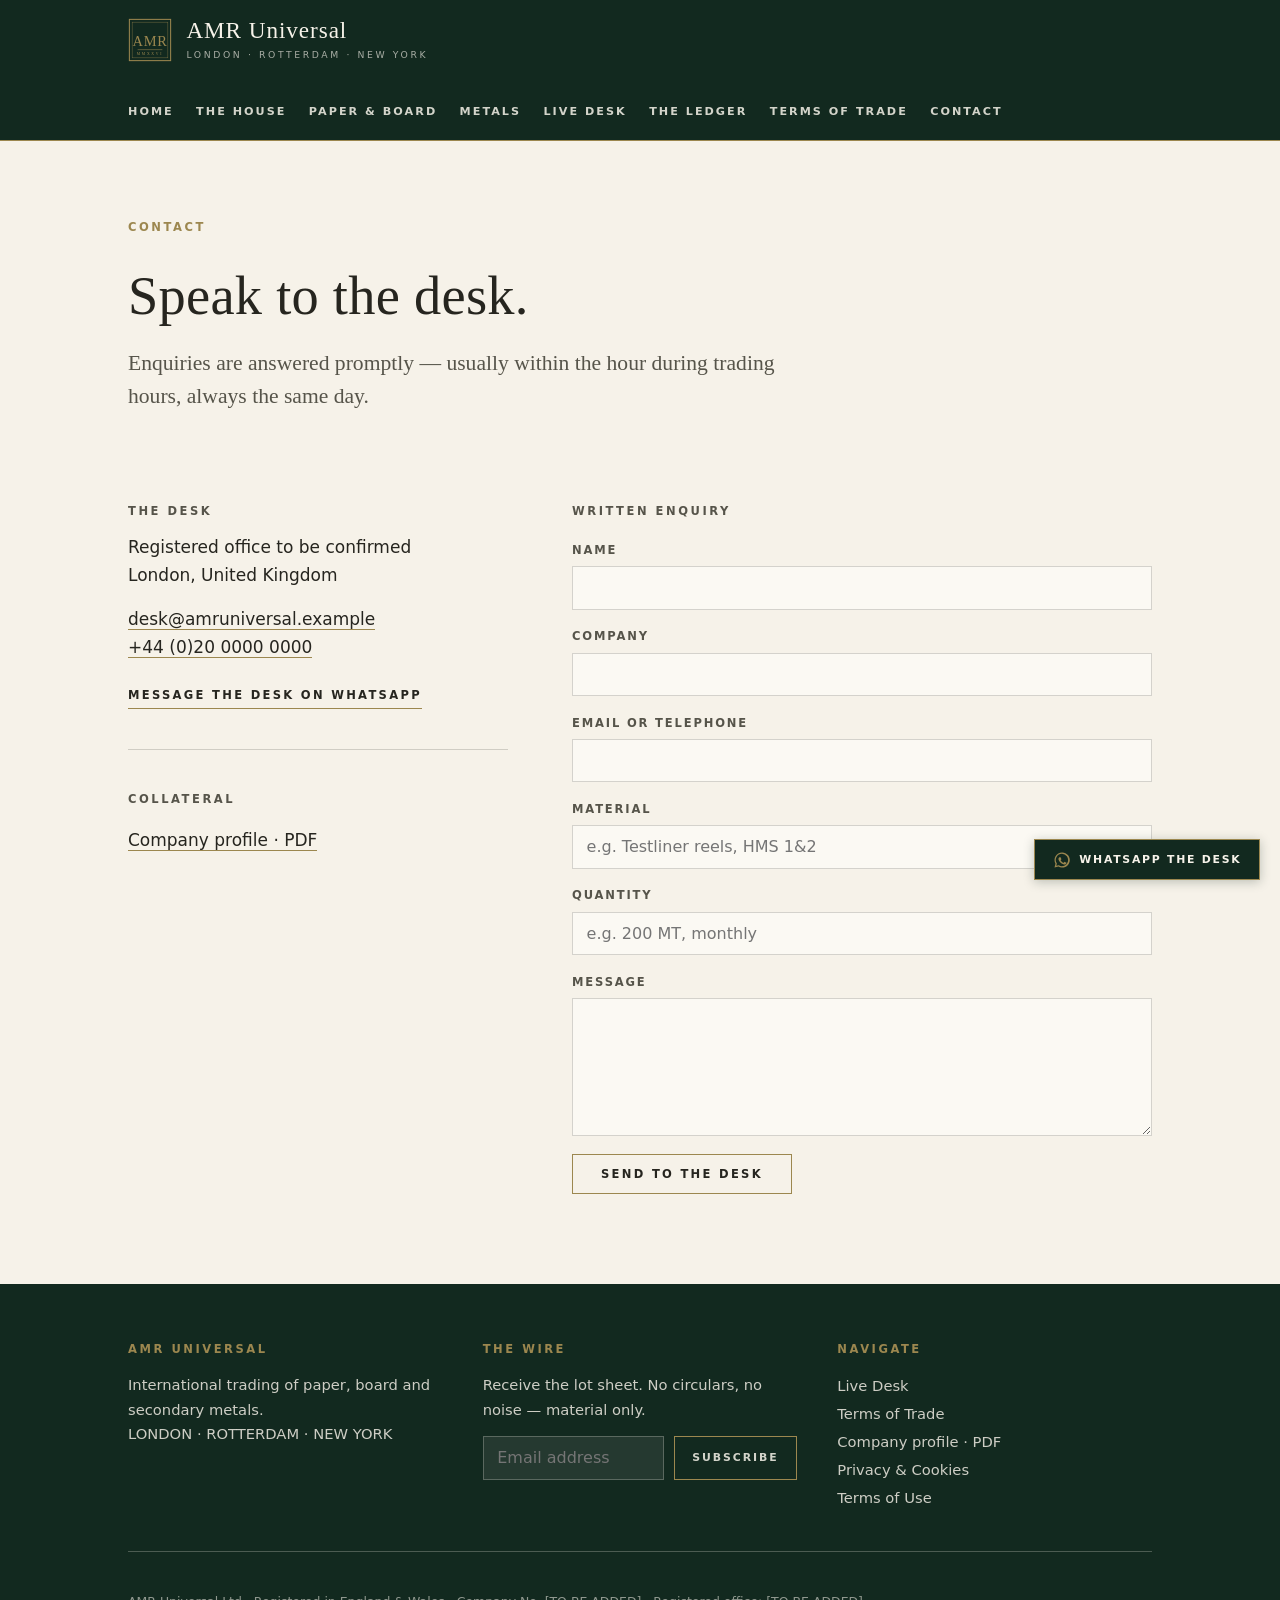
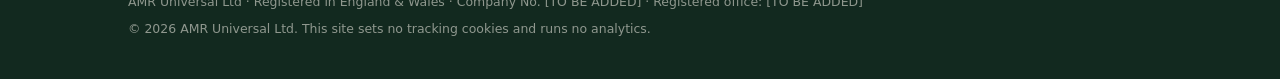
==== contact/index.html @ c26463e2 "Initial commit" ====
<!DOCTYPE html>
<html lang="en-GB">
<head>
  <meta charset="utf-8">
  <meta name="viewport" content="width=device-width, initial-scale=1">
  <title>Contact · AMR Universal LTD</title>
  <meta name="description" content="Enquiries to the desk: paper, board and metals, buying and selling. London, Rotterdam, New York.">
  <link rel="canonical" href="https://amruniversal.co.uk/contact">
  <meta property="og:site_name" content="AMR Universal LTD">
  <meta property="og:title" content="Contact · AMR Universal LTD">
  <meta property="og:description" content="Enquiries to the desk: paper, board and metals, buying and selling. London, Rotterdam, New York.">
  <meta property="og:url" content="https://amruniversal.co.uk/contact">
  <meta property="og:type" content="website">
  <meta name="theme-color" content="#12291f">
  <link rel="icon" type="image/svg+xml" href="/img/favicon.svg">
  <link rel="stylesheet" href="/css/style.css?v=2">
  <script type="application/ld+json">
  {
    "@context": "https://schema.org",
    "@type": "Organization",
    "name": "AMR Universal Ltd",
    "url": "https://amruniversal.co.uk/",
    "logo": "https://amruniversal.co.uk/img/monogram.svg",
    "founder": { "@type": "Person", "name": "Nishant Makhija" },
    "description": "International trading of paper, board and secondary metals across the UK, Europe and North America.",
    "areaServed": ["GB", "EU", "US", "CA"],
    "knowsAbout": ["paper stocklots", "testliner", "kraftliner", "paper board trading", "scrap steel", "aluminium scrap", "cast iron"]
  }
  </script>
</head>
<body data-static-site="true" data-whatsapp="447751700211" data-email="desk@amruniversal.example">
<a class="skip" href="#main">Skip to content</a>
<header class="masthead">
  <div class="masthead-inner">
    <a class="wordmark" href="/" aria-label="AMR Universal — home">
      <svg class="monogram" viewBox="0 0 64 64" aria-hidden="true"><use href="/img/monogram.svg#amr"></use></svg>
      <span class="wordmark-text">
        <span class="wordmark-name">AMR&nbsp;Universal</span>
        <span class="wordmark-sub">LONDON · ROTTERDAM · NEW YORK</span>
      </span>
    </a>
    <nav class="nav" aria-label="Primary">
      <button class="nav-toggle" aria-expanded="false" aria-controls="nav-list">Menu</button>
      <ul id="nav-list">
        <li><a href="/" >Home</a></li>
        <li><a href="/the-house" >The House</a></li>
        <li><a href="/paper-and-board" >Paper &amp; Board</a></li>
        <li><a href="/metals" >Metals</a></li>
        <li><a href="/live-desk" >Live Desk</a></li>
        <li><a href="/ledger" >The Ledger</a></li>
        <li><a href="/terms-of-trade" >Terms of Trade</a></li>
        <li><a href="/contact" aria-current=&#34;page&#34;>Contact</a></li>
      </ul>
    </nav>
  </div>
</header>
<main id="main">


<section class="page-head">
  <div class="section-inner">
    <p class="smallcaps section-no">Contact</p>
    <h1>Speak to the desk.</h1>
    <p class="lede">Enquiries are answered promptly — usually within the hour during trading hours, always the same day.</p>
  </div>
</section>

<section class="section">
  <div class="section-inner">
    <div class="contact-grid">
      <div class="contact-details">
        <p class="smallcaps">The Desk</p>
        <address>
          Registered office to be confirmed<br>London, United Kingdom<br>
        </address>
        <p><a class="quiet-link" href="mailto:desk@amruniversal.example">desk@amruniversal.example</a><br>
        <a class="quiet-link" href="tel:+4402000000000">+44 (0)20 0000 0000</a></p>
        <p><a class="btn-plain" href="https://wa.me/447751700211?text=Enquiry%20for%20the%20AMR%20desk%3A%20" target="_blank" rel="noopener">Message the desk on WhatsApp</a></p>
        <hr class="rule">
        <p class="smallcaps">Collateral</p>
        <p><a class="quiet-link" href="/downloads/amr-universal-profile.pdf">Company profile · PDF</a></p>
      </div>
      <div class="contact-form-wrap">
        <p class="smallcaps">Written Enquiry</p>
        <form class="contact-form" data-enquiry-form action="/api/enquiry" method="post">
          <label>Name<input type="text" name="name" required autocomplete="name"></label>
          <label>Company<input type="text" name="company" autocomplete="organization"></label>
          <label>Email or telephone<input type="text" name="contact" required></label>
          <label>Material<input type="text" name="material" placeholder="e.g. Testliner reels, HMS 1&2"></label>
          <label>Quantity<input type="text" name="quantity" placeholder="e.g. 200 MT, monthly"></label>
          <label>Message<textarea name="message" rows="6" required></textarea></label>
          <input type="text" name="website" class="hp" tabindex="-1" autocomplete="off" aria-hidden="true">
          <p class="form-error" data-enquiry-error hidden></p>
          <button type="submit" class="btn">Send to the desk</button>
        </form>
        <p class="wire-confirm" data-enquiry-confirm hidden>Received. The desk will be in touch shortly.</p>
      </div>
    </div>
  </div>
</section>

</main>
<footer class="colophon">
  <div class="colophon-inner">
    <div class="colophon-grid">
      <div>
        <p class="smallcaps">AMR Universal</p>
        <p class="colophon-note">International trading of paper, board and secondary metals.<br>LONDON · ROTTERDAM · NEW YORK</p>
      </div>
      <div>
        <p class="smallcaps">The Wire</p>
        <p class="colophon-note">Receive the lot sheet. No circulars, no noise — material only.</p>
        <form class="wire-form" data-wire-form action="/api/subscribe" method="post">
          <input type="email" name="email" required placeholder="Email address" aria-label="Email address">
          <input type="text" name="website" class="hp" tabindex="-1" autocomplete="off" aria-hidden="true">
          <button type="submit">Subscribe</button>
        </form>
        <p class="wire-confirm" data-wire-confirm hidden>Noted. You are on the list.</p>
      </div>
      <div>
        <p class="smallcaps">Navigate</p>
        <ul class="colophon-links">
          <li><a href="/live-desk">Live Desk</a></li>
          <li><a href="/terms-of-trade">Terms of Trade</a></li>
          <li><a href="/downloads/amr-universal-profile.pdf">Company profile · PDF</a></li>
          <li><a href="/privacy">Privacy &amp; Cookies</a></li>
          <li><a href="/terms-of-use">Terms of Use</a></li>
        </ul>
      </div>
    </div>
    <hr class="rule">
    <p class="statutory">AMR Universal Ltd · Registered in England &amp; Wales · Company No. [TO BE ADDED] · Registered office: [TO BE ADDED]</p>
    <p class="statutory">© 2026 AMR Universal Ltd. This site sets no tracking cookies and runs no analytics.</p>
  </div>
</footer>
<a class="wa-float" href="https://wa.me/447751700211?text=Enquiry%20for%20the%20AMR%20desk%3A%20" target="_blank" rel="noopener" aria-label="WhatsApp the desk">
  <svg viewBox="0 0 24 24" aria-hidden="true" fill="currentColor"><path d="M12 2a10 10 0 0 0-8.7 14.9L2 22l5.3-1.4A10 10 0 1 0 12 2zm0 1.8a8.2 8.2 0 1 1-4.2 15.3l-.3-.2-3.1.8.8-3-.2-.3A8.2 8.2 0 0 1 12 3.8zm-3.1 4.5c-.2 0-.5.1-.7.4-.2.3-.9.9-.9 2.1 0 1.2.9 2.4 1 2.6.1.2 1.8 2.9 4.5 3.9 2.2.9 2.7.7 3.2.7.5-.1 1.5-.6 1.7-1.2.2-.6.2-1.1.2-1.2-.1-.1-.2-.2-.5-.3l-1.7-.8c-.2-.1-.4-.1-.6.1l-.8 1c-.1.2-.3.2-.5.1-.3-.1-1.1-.4-2.1-1.3-.8-.7-1.3-1.5-1.4-1.8-.1-.2 0-.4.1-.5l.4-.5c.1-.2.2-.3.3-.5.1-.2 0-.4 0-.5l-.8-1.9c-.2-.4-.4-.4-.6-.4h-.5z"/></svg>
  <span>WhatsApp the desk</span>
</a>
<script src="/js/site.js" defer></script>
</body>
</html>
---- css/style.css ----
/* ===========================================================================
   AMR Universal — house style.
   Old money, heritage, private-bank understatement. Ivory grounds, racing
   green, charcoal text, a restrained brass accent. Hairline rules, generous
   whitespace, letterspaced small caps. No gradients. Almost no motion.
   =========================================================================== */

:root {
  --ivory: #f6f2e9;
  --ivory-deep: #efe9db;
  --green: #12291f;
  --green-soft: #1d3b2d;
  --charcoal: #26251f;
  --ink-soft: #56544a;
  --brass: #9c874f;
  --hairline: rgba(38, 37, 31, 0.18);
  --hairline-light: rgba(246, 242, 233, 0.25);

  --serif: "Cormorant Garamond", "Palatino Linotype", "Book Antiqua", Palatino, Georgia, "Times New Roman", serif;
  --sans: "Inter", "IBM Plex Sans", "Segoe UI", system-ui, -apple-system, Arial, sans-serif;

  --measure: 62ch;
  --gutter: clamp(1.25rem, 4vw, 3rem);
}

* { box-sizing: border-box; margin: 0; padding: 0; }

html { scroll-behavior: smooth; }
@media (prefers-reduced-motion: reduce) { html { scroll-behavior: auto; } }

body {
  font-family: var(--sans);
  font-size: 1.0625rem;
  line-height: 1.65;
  color: var(--charcoal);
  background: var(--ivory);
  -webkit-font-smoothing: antialiased;
}

h1, h2, h3, .hero-title { font-family: var(--serif); font-weight: 500; line-height: 1.15; color: var(--charcoal); }
h1 { font-size: clamp(2rem, 4.5vw, 3.4rem); letter-spacing: 0.005em; }
h2 { font-size: clamp(1.5rem, 2.6vw, 2rem); }
h3 { font-size: 1.3rem; }

p + p { margin-top: 1em; }

a { color: inherit; }

img { max-width: 100%; height: auto; }

.skip {
  position: absolute; left: -999px; top: 0; background: var(--green); color: var(--ivory);
  padding: 0.5rem 1rem; z-index: 100;
}
.skip:focus { left: 0; }

/* ---- Small caps discipline ---- */
.smallcaps {
  font-family: var(--sans);
  font-size: 0.72rem;
  font-weight: 600;
  letter-spacing: 0.22em;
  text-transform: uppercase;
  color: var(--ink-soft);
}

.section-no { margin-bottom: 1.75rem; color: var(--brass); }

/* ---- Rules ---- */
.rule { border: 0; border-top: 1px solid var(--hairline); margin: 2.5rem 0; }
.rule-wide { max-width: min(1120px, calc(100% - 2 * var(--gutter))); margin: 0 auto; }

/* ---- Masthead ---- */
.masthead {
  background: var(--green);
  color: var(--ivory);
  border-bottom: 1px solid var(--brass);
}
.masthead-inner {
  max-width: 1120px; margin: 0 auto; padding: 1.1rem var(--gutter);
  display: flex; align-items: center; justify-content: space-between; gap: 2rem; flex-wrap: wrap;
}
.wordmark { display: flex; align-items: center; gap: 0.9rem; text-decoration: none; color: var(--ivory); }
.monogram { width: 44px; height: 44px; flex: none; }
.wordmark-name { font-family: var(--serif); font-size: 1.45rem; letter-spacing: 0.04em; display: block; line-height: 1.1; }
.wordmark-sub {
  display: block; font-size: 0.58rem; letter-spacing: 0.28em; text-transform: uppercase;
  color: rgba(246, 242, 233, 0.66); margin-top: 0.25rem;
}

.nav ul { list-style: none; display: flex; gap: 1.4rem; flex-wrap: wrap; }
.nav a {
  font-size: 0.7rem; font-weight: 600; letter-spacing: 0.18em; text-transform: uppercase;
  color: rgba(246, 242, 233, 0.85); text-decoration: none; padding: 0.35rem 0;
  border-bottom: 1px solid transparent; transition: color 0.4s, border-color 0.4s;
}
.nav a:hover, .nav a[aria-current="page"] { color: var(--ivory); border-bottom-color: var(--brass); }
.nav-toggle { display: none; }

@media (max-width: 860px) {
  .nav { width: 100%; }
  .nav-toggle {
    display: inline-block; background: none; border: 1px solid var(--hairline-light);
    color: var(--ivory); font-size: 0.7rem; letter-spacing: 0.18em; text-transform: uppercase;
    padding: 0.45rem 1rem; cursor: pointer;
  }
  .nav ul { display: none; flex-direction: column; gap: 0; padding: 0.75rem 0; }
  .nav.open ul { display: flex; }
  .nav a { display: block; padding: 0.55rem 0; }
}

/* ---- Sections ---- */
.section { padding: clamp(3.5rem, 7vw, 6rem) 0; }
.section-inner { max-width: 1120px; margin: 0 auto; padding: 0 var(--gutter); }
.section-inner.narrow { max-width: 780px; }
.section-tinted { background: var(--ivory-deep); border-top: 1px solid var(--hairline); border-bottom: 1px solid var(--hairline); }

.page-head { padding: clamp(3rem, 6vw, 5rem) 0 0; }
.page-head .section-inner { max-width: 1120px; }
.page-head h1 { max-width: 22ch; }

.lede { font-family: var(--serif); font-size: 1.35rem; line-height: 1.5; max-width: var(--measure); margin-top: 1.25rem; color: var(--ink-soft); }
.narrow-note { max-width: var(--measure); }
.quiet { color: var(--ink-soft); }

/* ---- Hero ---- */
.hero { background: var(--green); color: var(--ivory); padding: clamp(4rem, 9vw, 8rem) 0; }
.hero-inner { max-width: 1120px; margin: 0 auto; padding: 0 var(--gutter); }
.hero-kicker { color: var(--brass); margin-bottom: 2rem; }
.hero-title { font-size: clamp(2rem, 4.8vw, 3.6rem); color: var(--ivory); max-width: 24ch; }
.hero-sub { margin-top: 1.75rem; max-width: 56ch; color: rgba(246, 242, 233, 0.78); font-size: 1.1rem; }
.hero-cta { margin-top: 2.5rem; display: flex; gap: 1.5rem; flex-wrap: wrap; align-items: center; }

/* ---- Buttons & links ---- */
.btn {
  display: inline-block; background: transparent; color: inherit;
  border: 1px solid var(--brass); padding: 0.75rem 1.75rem;
  font-family: var(--sans); font-size: 0.72rem; font-weight: 600;
  letter-spacing: 0.2em; text-transform: uppercase; text-decoration: none;
  cursor: pointer; transition: background 0.4s, color 0.4s;
}
.hero .btn { color: var(--ivory); }
.btn:hover { background: var(--brass); color: var(--green); }
.btn-plain {
  font-size: 0.72rem; font-weight: 600; letter-spacing: 0.2em; text-transform: uppercase;
  text-decoration: none; border-bottom: 1px solid var(--brass); padding-bottom: 0.2rem;
}
.hero .btn-plain { color: rgba(246, 242, 233, 0.85); }
.quiet-link { color: inherit; text-decoration: none; border-bottom: 1px solid var(--brass); transition: color 0.4s; }
.quiet-link:hover { color: var(--brass); }
.btn-quiet {
  background: none; border: none; cursor: pointer; font-family: var(--sans);
  font-size: 0.72rem; font-weight: 600; letter-spacing: 0.18em; text-transform: uppercase;
  color: var(--green-soft); border-bottom: 1px solid var(--brass); padding: 0 0 0.2rem;
}
.btn-quiet:hover { color: var(--brass); }

/* ---- Pillars ---- */
.pillars { display: grid; grid-template-columns: repeat(auto-fit, minmax(260px, 1fr)); gap: 3rem 4rem; }
.pillar-title { margin-bottom: 0.9rem; }
.pillar .quiet-link { display: inline-block; margin-top: 1.1rem; font-size: 0.72rem; font-weight: 600; letter-spacing: 0.18em; text-transform: uppercase; }

/* ---- Board strips & lot cards ---- */
.board-strip-head { display: flex; align-items: baseline; justify-content: space-between; gap: 2rem; margin-bottom: 2rem; flex-wrap: wrap; }
.lot-grid { display: grid; grid-template-columns: repeat(auto-fill, minmax(280px, 1fr)); gap: 1.5rem; }

.lot-card {
  position: relative; background: var(--ivory); border: 1px solid var(--hairline);
  padding: 1.75rem 1.6rem 1.5rem; display: flex; flex-direction: column; gap: 0.9rem;
}
.section-tinted .lot-card, .desk-section .lot-card { background: #faf7f0; }
.lot-meta { color: var(--brass); }
.lot-title { font-size: 1.35rem; }
.lot-facts { display: grid; gap: 0.35rem; }
.lot-facts div { display: flex; gap: 0.75rem; border-bottom: 1px dotted var(--hairline); padding-bottom: 0.35rem; }
.lot-facts dt { flex: 0 0 6.5rem; font-size: 0.68rem; font-weight: 600; letter-spacing: 0.16em; text-transform: uppercase; color: var(--ink-soft); padding-top: 0.2rem; }
.lot-facts dd { font-size: 0.95rem; }
.lot-actions { margin-top: auto; display: flex; justify-content: space-between; align-items: baseline; gap: 1rem; flex-wrap: wrap; padding-top: 0.5rem; }
.lot-wa { font-size: 0.7rem; font-weight: 600; letter-spacing: 0.14em; text-transform: uppercase; color: var(--ink-soft); text-decoration: none; border-bottom: 1px solid transparent; }
.lot-wa:hover { border-bottom-color: var(--brass); color: var(--charcoal); }

.ribbon {
  position: absolute; top: 1rem; right: -0.5rem; background: var(--green);
  color: var(--ivory); font-size: 0.62rem; font-weight: 600; letter-spacing: 0.22em;
  text-transform: uppercase; padding: 0.3rem 0.9rem;
}

.empty-note { font-family: var(--serif); font-size: 1.2rem; color: var(--ink-soft); font-style: italic; padding: 2rem 0; }
.desk-updated { margin-top: 1.5rem; }

/* ---- Grade tables (broadsheet manner) ---- */
.grade-table { border-top: 1px solid var(--hairline); }
.grade-row { display: grid; grid-template-columns: minmax(180px, 260px) 1fr; border-bottom: 1px solid var(--hairline); }
.grade-cell { padding: 1.4rem 1rem 1.4rem 0; }
.grade-cell.head { font-family: var(--serif); font-size: 1.2rem; }
@media (max-width: 700px) { .grade-row { grid-template-columns: 1fr; } .grade-cell { padding: 0.9rem 0; } .grade-row .grade-cell:first-child { padding-bottom: 0.2rem; border-bottom: 0; } }

.two-col { display: grid; grid-template-columns: repeat(auto-fit, minmax(280px, 1fr)); gap: 3rem 5rem; }
.two-col h2 { margin-bottom: 1rem; }

/* ---- The House ---- */
.founders-note { border-left: 2px solid var(--brass); padding-left: 2rem; }
.founders-note p { font-family: var(--serif); font-size: 1.45rem; line-height: 1.5; }
.founders-note footer { margin-top: 1.25rem; font-size: 0.8rem; letter-spacing: 0.12em; text-transform: uppercase; color: var(--ink-soft); }

.geo-row { display: grid; grid-template-columns: repeat(auto-fit, minmax(220px, 1fr)); gap: 2.5rem 4rem; }
.geo-city { font-size: 1.4rem; margin-bottom: 0.5rem; }

.accreditation-row { display: grid; grid-template-columns: repeat(auto-fit, minmax(230px, 1fr)); gap: 1.5rem; margin-top: 2rem; }
.accreditation { border: 1px solid var(--hairline); padding: 1.5rem 1.4rem; background: #faf7f0; }
.accreditation h3 { font-size: 1.1rem; margin-bottom: 0.6rem; }
.accreditation p { font-size: 0.92rem; color: var(--ink-soft); }
.accreditation-status { margin-top: 1rem; font-size: 0.68rem !important; font-weight: 600; letter-spacing: 0.16em; text-transform: uppercase; color: var(--brass) !important; }
.accreditation-status.held { color: var(--green-soft) !important; }

/* ---- Ledger ---- */
.ledger-entry { padding: 2.25rem 0; border-bottom: 1px solid var(--hairline); }
.ledger-entry:first-of-type { border-top: 1px solid var(--hairline); }
.ledger-entry h2 { margin: 0.5rem 0 0.75rem; }
.ledger-entry h2 a { text-decoration: none; }
.ledger-entry h2 a:hover { color: var(--green-soft); }
.ledger-date { color: var(--brass); }
.ledger-entry .quiet-link { font-size: 0.72rem; font-weight: 600; letter-spacing: 0.18em; text-transform: uppercase; }

.ledger-body h2, .ledger-body h3 { margin: 2rem 0 0.75rem; }
.ledger-body ul, .ledger-body ol { margin: 1em 0 1em 1.4em; }

/* ---- Terms ---- */
.terms-body h2 { margin: 2.5rem 0 0.9rem; }
.terms-body h2:first-of-type { margin-top: 0; }
.terms-body h2 .section-no { display: inline; margin-right: 0.6rem; }
.terms-body ul { margin: 1em 0 1em 1.4em; }

/* ---- Forms ---- */
label { display: block; font-size: 0.72rem; font-weight: 600; letter-spacing: 0.16em; text-transform: uppercase; color: var(--ink-soft); margin-bottom: 1.1rem; }
input[type="text"], input[type="email"], textarea {
  display: block; width: 100%; margin-top: 0.4rem; padding: 0.7rem 0.85rem;
  font-family: var(--sans); font-size: 1rem; color: var(--charcoal);
  background: #fbf9f3; border: 1px solid var(--hairline); border-radius: 0;
}
input:focus, textarea:focus { outline: 1px solid var(--brass); outline-offset: 0; border-color: var(--brass); }
.hp { position: absolute !important; left: -9999px !important; height: 0; width: 0; opacity: 0; }
.form-error { color: #7c2d12; font-size: 0.9rem; margin-bottom: 1rem; }

.contact-grid { display: grid; grid-template-columns: minmax(260px, 380px) 1fr; gap: 4rem; }
@media (max-width: 860px) { .contact-grid { grid-template-columns: 1fr; } }
address { font-style: normal; margin: 0.75rem 0 1rem; }
.contact-details .btn-plain { margin-top: 0.5rem; display: inline-block; }
.contact-form { margin-top: 1.25rem; max-width: 40rem; }

.wire-form { display: flex; gap: 0.6rem; margin-top: 0.9rem; max-width: 26rem; }
.wire-form input[type="email"] { margin-top: 0; flex: 1; }
.wire-form button {
  font-family: var(--sans); font-size: 0.68rem; font-weight: 600; letter-spacing: 0.18em;
  text-transform: uppercase; background: none; border: 1px solid var(--brass);
  color: inherit; padding: 0 1.1rem; cursor: pointer;
}
.wire-form button:hover { background: var(--brass); color: var(--green); }
.wire-form-wide { max-width: 32rem; margin-top: 1.5rem; }
.wire-confirm { margin-top: 0.9rem; font-family: var(--serif); font-style: italic; color: var(--green-soft); }

/* ---- Reveal dialog ---- */
.reveal-dialog {
  width: min(92vw, 34rem); border: 1px solid var(--brass); background: var(--ivory);
  color: var(--charcoal); padding: 2.5rem 2.25rem;
}
.reveal-dialog::backdrop { background: rgba(18, 41, 31, 0.55); }
.reveal-close-form { text-align: right; margin: -1rem -0.75rem 0 0; }
.reveal-close { background: none; border: none; font-size: 1.5rem; cursor: pointer; color: var(--ink-soft); }
.reveal-title { margin: 0.4rem 0 1rem; }
.reveal-dialog form { margin-top: 1.25rem; }
.lot-facts-full { margin: 1rem 0; }
.reveal-dialog img { margin: 1rem 0; border: 1px solid var(--hairline); }

/* ---- Closing line ---- */
.closing { padding: clamp(3rem, 6vw, 5rem) 0; background: var(--green); }
.closing-line { font-family: var(--serif); font-size: clamp(1.5rem, 3vw, 2.2rem); color: var(--ivory); text-align: center; letter-spacing: 0.02em; }

/* ---- Colophon ---- */
.colophon { background: var(--green); color: rgba(246, 242, 233, 0.82); padding: 3.5rem 0 2.5rem; }
.colophon-inner { max-width: 1120px; margin: 0 auto; padding: 0 var(--gutter); }
.colophon-grid { display: grid; grid-template-columns: repeat(auto-fit, minmax(230px, 1fr)); gap: 2.5rem; }
.colophon .smallcaps { color: var(--brass); margin-bottom: 0.75rem; }
.colophon-note { font-size: 0.92rem; }
.colophon-links { list-style: none; }
.colophon-links a { font-size: 0.92rem; color: rgba(246, 242, 233, 0.82); text-decoration: none; border-bottom: 1px solid transparent; }
.colophon-links a:hover { border-bottom-color: var(--brass); }
.colophon .rule { border-top-color: var(--hairline-light); }
.colophon .wire-form input[type="email"] { background: rgba(246, 242, 233, 0.08); border-color: var(--hairline-light); color: var(--ivory); }
.colophon .wire-form button { color: rgba(246, 242, 233, 0.85); }
.statutory { font-size: 0.78rem; color: rgba(246, 242, 233, 0.55); margin-top: 0.4rem; }

/* ---- Floating WhatsApp button — discreet, house-styled ---- */
.wa-float {
  position: fixed; right: 1.25rem; bottom: 1.25rem; z-index: 50;
  display: flex; align-items: center; gap: 0.55rem;
  background: var(--green); color: var(--ivory);
  border: 1px solid var(--brass); padding: 0.65rem 1.1rem;
  text-decoration: none; font-size: 0.68rem; font-weight: 600;
  letter-spacing: 0.16em; text-transform: uppercase;
  box-shadow: 0 2px 10px rgba(18, 41, 31, 0.25);
  transition: background 0.4s, color 0.4s;
}
.wa-float svg { width: 18px; height: 18px; flex: none; color: var(--brass); transition: color 0.4s; }
.wa-float:hover { background: var(--brass); color: var(--green); }
.wa-float:hover svg { color: var(--green); }
@media (max-width: 600px) {
  .wa-float span { display: none; }
  .wa-float { padding: 0.75rem; border-radius: 50%; }
}

/* ---- Slow fades (the only motion) ---- */
@media (prefers-reduced-motion: no-preference) {
  .lot-card { animation: fade-in 0.8s ease both; }
  @keyframes fade-in { from { opacity: 0; } to { opacity: 1; } }
}

/* ===========================================================================
   Print — the Live Desk as a proper broadsheet lot sheet.
   =========================================================================== */
@media print {
  .masthead, .colophon, .nav, .lot-actions, .wire-form, .wire-confirm, .wa-float,
  .reveal-dialog, .section-tinted .wire-form, .hero-cta, .skip, .desk-section ~ .section-tinted { display: none !important; }
  body { background: #fff; color: #000; font-size: 10.5pt; }
  .section, .page-head { padding: 0.75cm 0; }
  .section-tinted { background: #fff; border: 0; }
  .lot-grid { display: block; }
  .lot-card { border: 0; border-bottom: 1px solid #000; padding: 0.4cm 0; page-break-inside: avoid; animation: none; }
  .page-head h1::after { content: " — Lot Sheet"; }
  .page-head .lede, .desk-updated { display: block; }
  a { text-decoration: none; color: #000; }
}
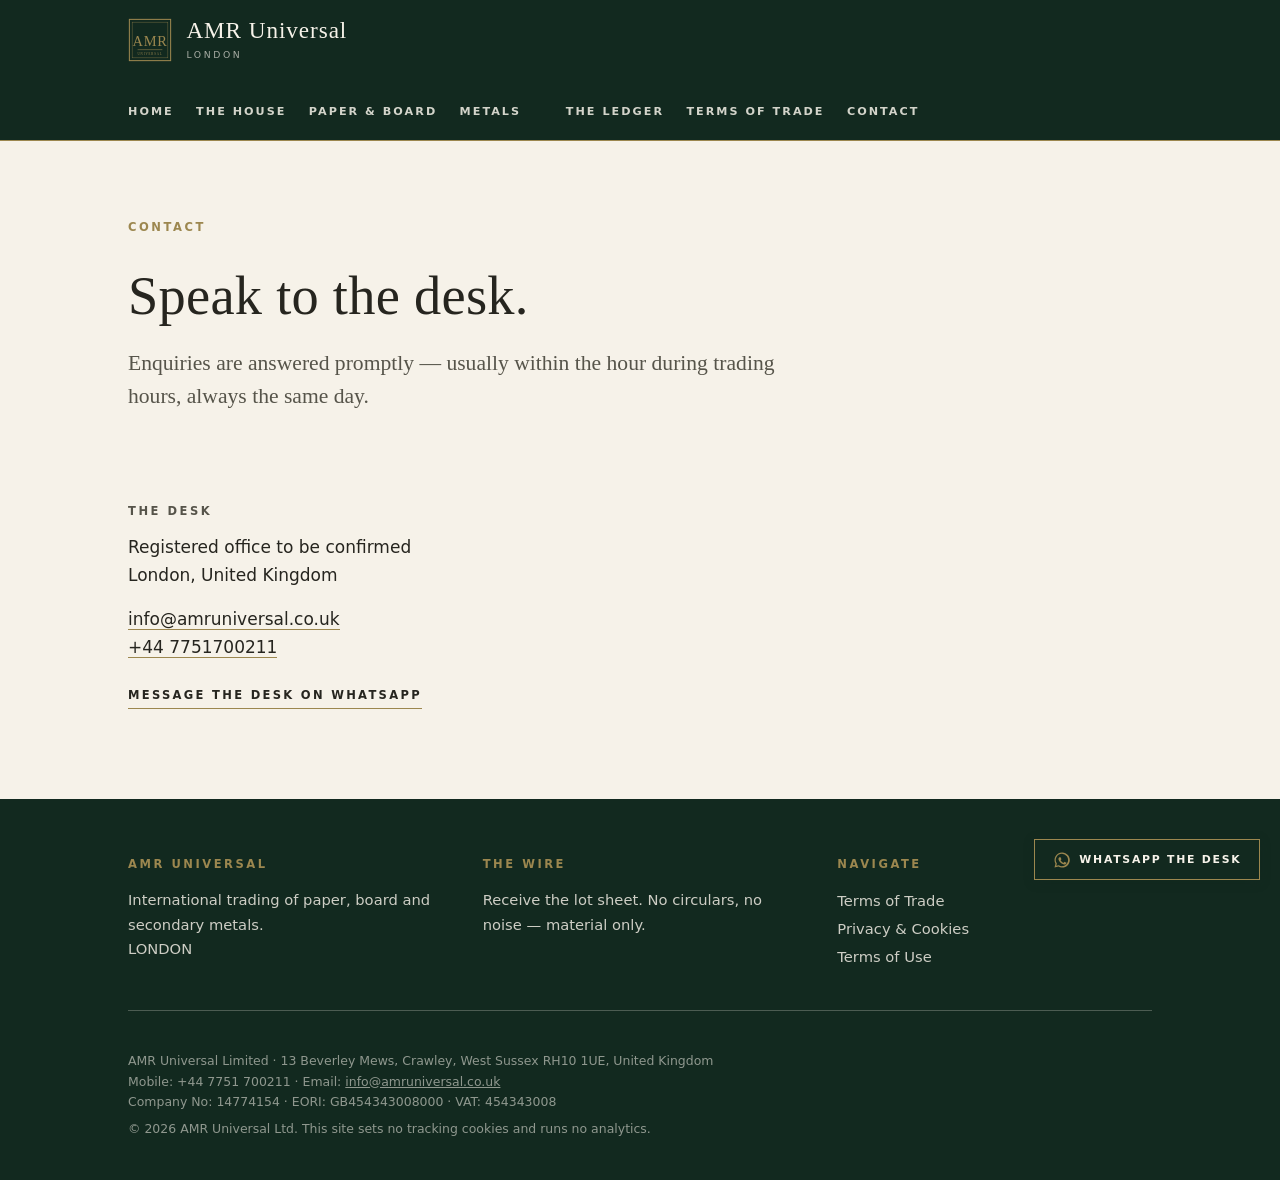
==== commit 83b52c6a: "Commiting changes" ====
--- a/contact/index.html
+++ b/contact/index.html
@@ -36,7 +36,7 @@
       <svg class="monogram" viewBox="0 0 64 64" aria-hidden="true"><use href="/img/monogram.svg#amr"></use></svg>
       <span class="wordmark-text">
         <span class="wordmark-name">AMR&nbsp;Universal</span>
-        <span class="wordmark-sub">LONDON · ROTTERDAM · NEW YORK</span>
+        <span class="wordmark-sub">LONDON</span>
       </span>
     </a>
     <nav class="nav" aria-label="Primary">
@@ -73,13 +73,15 @@
         <address>
           Registered office to be confirmed<br>London, United Kingdom<br>
         </address>
-        <p><a class="quiet-link" href="mailto:desk@amruniversal.example">desk@amruniversal.example</a><br>
-        <a class="quiet-link" href="tel:+4402000000000">+44 (0)20 0000 0000</a></p>
+        <p><a class="quiet-link" href="mailto:info@amruniversal.co.uk">info@amruniversal.co.uk</a><br>
+        <a class="quiet-link" href="tel:+447751700211">+44 7751700211</a></p>
         <p><a class="btn-plain" href="https://wa.me/447751700211?text=Enquiry%20for%20the%20AMR%20desk%3A%20" target="_blank" rel="noopener">Message the desk on WhatsApp</a></p>
+        <!--
         <hr class="rule">
         <p class="smallcaps">Collateral</p>
-        <p><a class="quiet-link" href="/downloads/amr-universal-profile.pdf">Company profile · PDF</a></p>
+-->
       </div>
+      <!--
       <div class="contact-form-wrap">
         <p class="smallcaps">Written Enquiry</p>
         <form class="contact-form" data-enquiry-form action="/api/enquiry" method="post">
@@ -95,6 +97,7 @@
         </form>
         <p class="wire-confirm" data-enquiry-confirm hidden>Received. The desk will be in touch shortly.</p>
       </div>
+      -->
     </div>
   </div>
 </section>
@@ -105,7 +108,7 @@
     <div class="colophon-grid">
       <div>
         <p class="smallcaps">AMR Universal</p>
-        <p class="colophon-note">International trading of paper, board and secondary metals.<br>LONDON · ROTTERDAM · NEW YORK</p>
+        <p class="colophon-note">International trading of paper, board and secondary metals.<br>LONDON</p>
       </div>
       <div>
         <p class="smallcaps">The Wire</p>
@@ -122,14 +125,13 @@
         <ul class="colophon-links">
           <li><a href="/live-desk">Live Desk</a></li>
           <li><a href="/terms-of-trade">Terms of Trade</a></li>
-          <li><a href="/downloads/amr-universal-profile.pdf">Company profile · PDF</a></li>
-          <li><a href="/privacy">Privacy &amp; Cookies</a></li>
+<li><a href="/privacy">Privacy &amp; Cookies</a></li>
           <li><a href="/terms-of-use">Terms of Use</a></li>
         </ul>
       </div>
     </div>
     <hr class="rule">
-    <p class="statutory">AMR Universal Ltd · Registered in England &amp; Wales · Company No. [TO BE ADDED] · Registered office: [TO BE ADDED]</p>
+    <p class="statutory">AMR Universal Limited · 13 Beverley Mews, Crawley, West Sussex RH10 1UE, United Kingdom<br>Mobile: +44 7751 700211 · Email: <a href="mailto:info@amruniversal.co.uk">info@amruniversal.co.uk</a><br>Company No: 14774154 · EORI: GB454343008000 · VAT: 454343008</p>
     <p class="statutory">© 2026 AMR Universal Ltd. This site sets no tracking cookies and runs no analytics.</p>
   </div>
 </footer>
@@ -140,4 +142,3 @@
 <script src="/js/site.js" defer></script>
 </body>
 </html>
-
--- a/css/style.css
+++ b/css/style.css
@@ -45,6 +45,16 @@
 p + p { margin-top: 1em; }
 
 a { color: inherit; }
+a[href="/downloads/amr-universal-profile.pdf"],
+a[href*="/downloads/amr-universal-profile.pdf"],
+a[href="/live-desk"],
+a[href*="/live-desk"] {
+  display: none !important;
+}
+.wire-form,
+.wire-confirm {
+  display: none !important;
+}
 
 img { max-width: 100%; height: auto; }
 
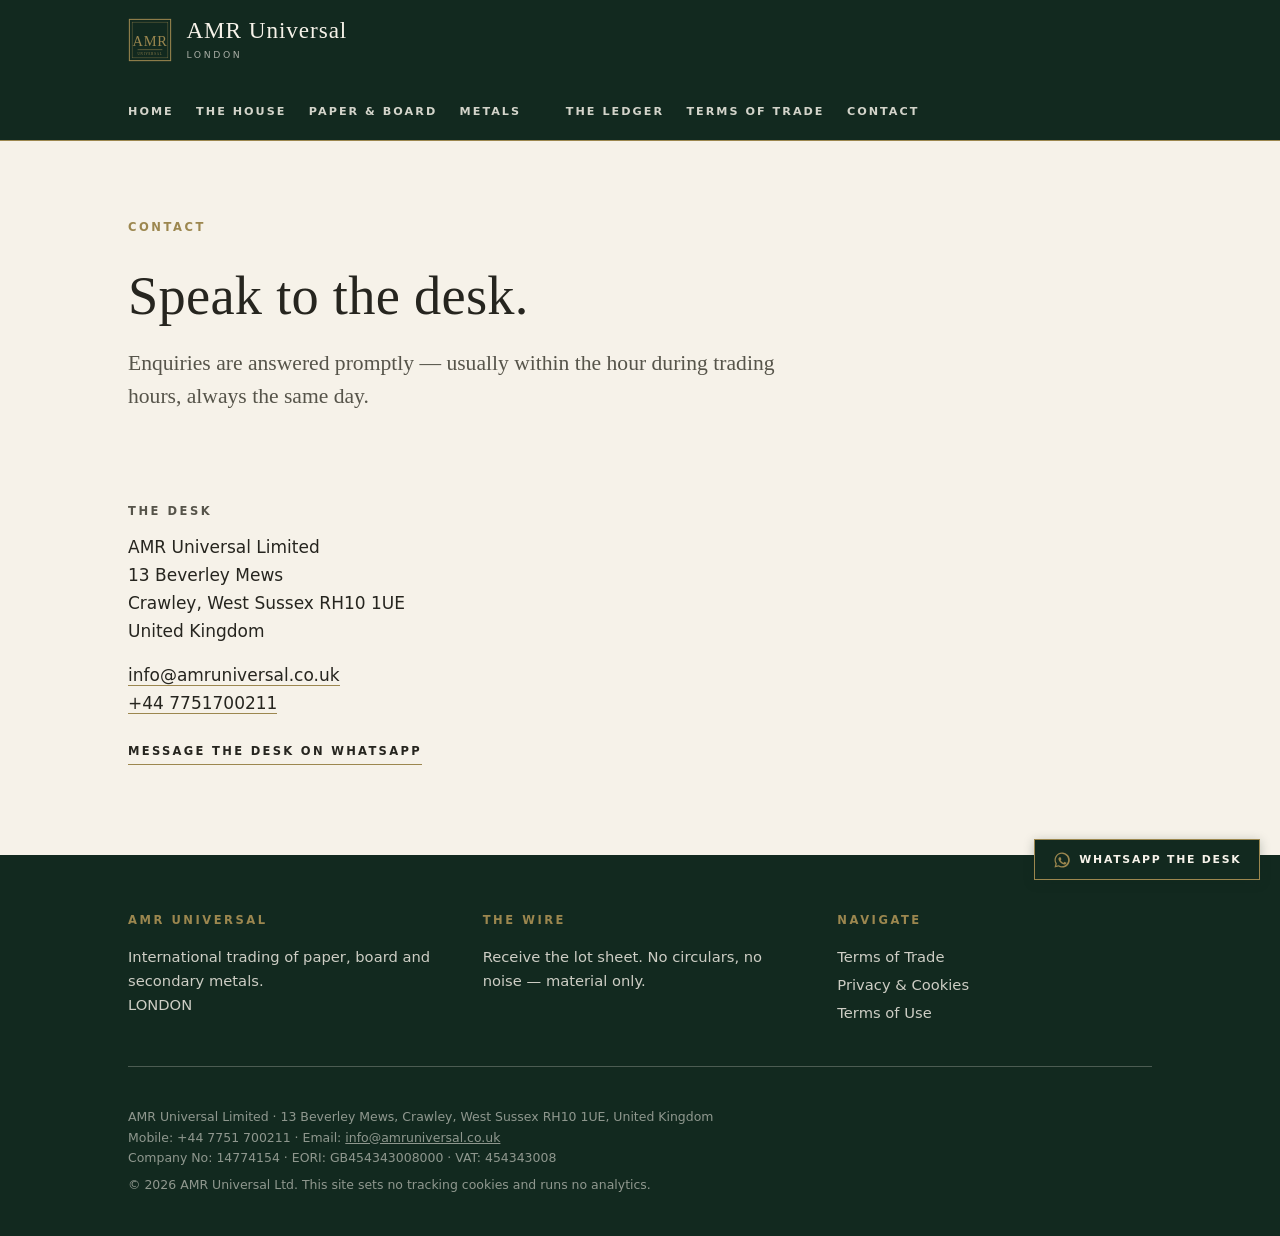
==== commit 10919c94: "SEO changes" ====
--- a/contact/index.html
+++ b/contact/index.html
@@ -3,12 +3,12 @@
 <head>
   <meta charset="utf-8">
   <meta name="viewport" content="width=device-width, initial-scale=1">
-  <title>Contact · AMR Universal LTD</title>
-  <meta name="description" content="Enquiries to the desk: paper, board and metals, buying and selling. London, Rotterdam, New York.">
+  <title>Contact AMR Universal | Crawley, West Sussex</title>
+  <meta name="description" content="Contact AMR Universal in Crawley, West Sussex for paper, paperboard and scrap metal enquiries. Call +44 7751 700211 or email our trading desk.">
   <link rel="canonical" href="https://amruniversal.co.uk/contact">
-  <meta property="og:site_name" content="AMR Universal LTD">
-  <meta property="og:title" content="Contact · AMR Universal LTD">
-  <meta property="og:description" content="Enquiries to the desk: paper, board and metals, buying and selling. London, Rotterdam, New York.">
+  <meta property="og:site_name" content="AMR Universal Limited">
+  <meta property="og:title" content="Contact AMR Universal | Crawley, West Sussex">
+  <meta property="og:description" content="Contact AMR Universal in Crawley, West Sussex for paper, paperboard and scrap metal enquiries. Call +44 7751 700211 or email our trading desk.">
   <meta property="og:url" content="https://amruniversal.co.uk/contact">
   <meta property="og:type" content="website">
   <meta name="theme-color" content="#12291f">
@@ -71,7 +71,7 @@
       <div class="contact-details">
         <p class="smallcaps">The Desk</p>
         <address>
-          Registered office to be confirmed<br>London, United Kingdom<br>
+          AMR Universal Limited<br>13 Beverley Mews<br>Crawley, West Sussex RH10 1UE<br>United Kingdom
         </address>
         <p><a class="quiet-link" href="mailto:info@amruniversal.co.uk">info@amruniversal.co.uk</a><br>
         <a class="quiet-link" href="tel:+447751700211">+44 7751700211</a></p>
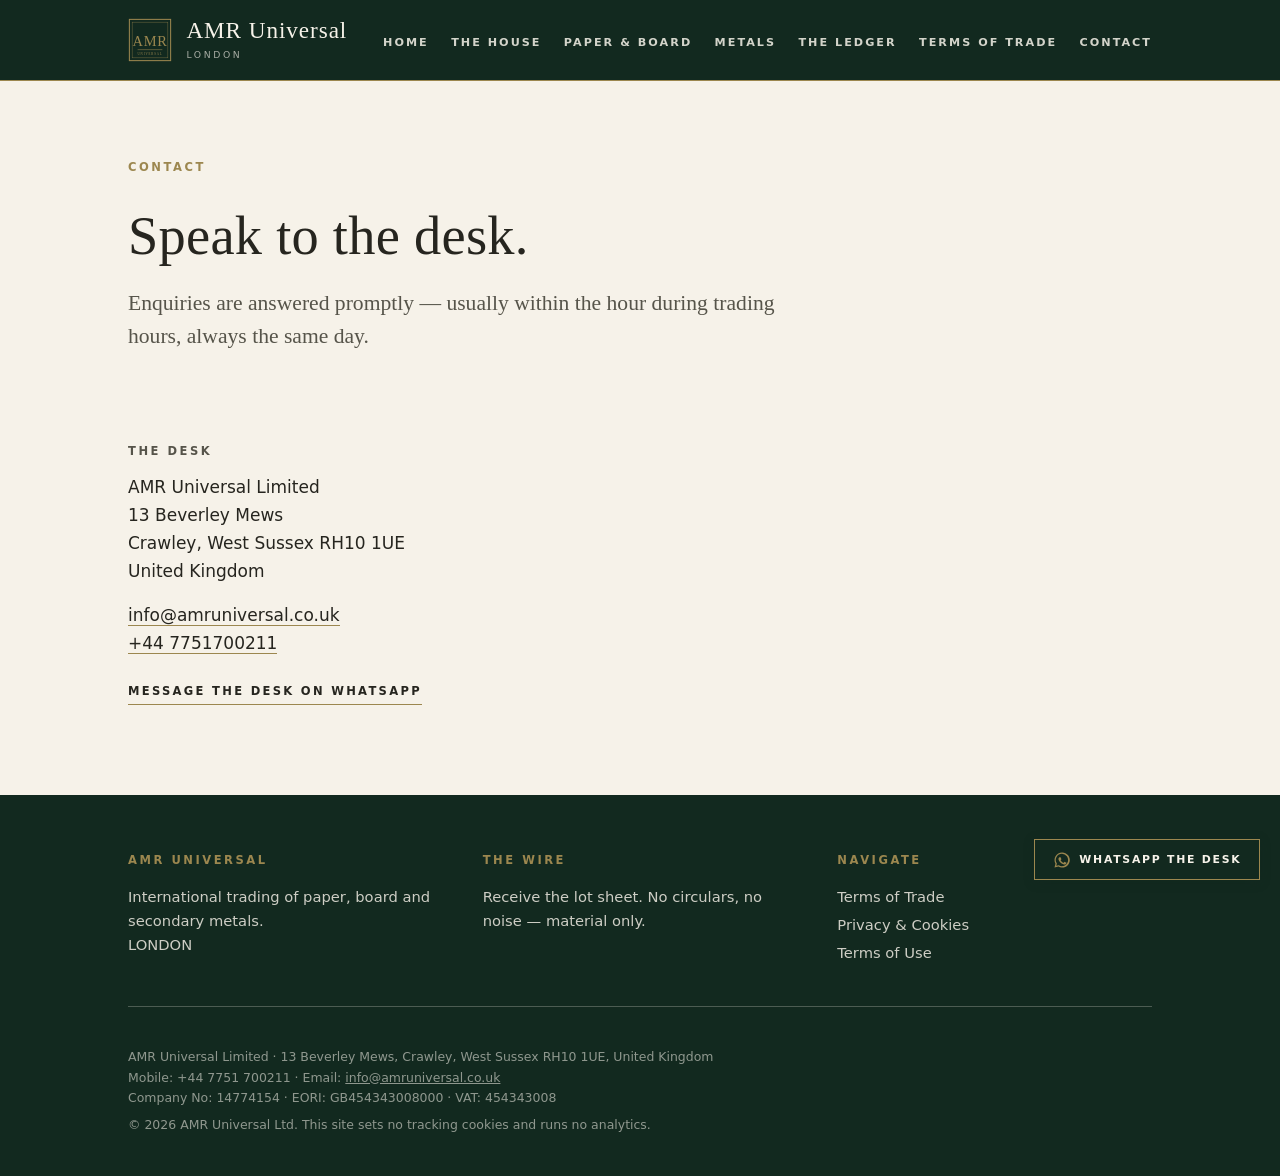
==== commit b16f3f11: "redesign" ====
--- a/contact/index.html
+++ b/contact/index.html
@@ -13,7 +13,7 @@
   <meta property="og:type" content="website">
   <meta name="theme-color" content="#12291f">
   <link rel="icon" type="image/svg+xml" href="/img/favicon.svg">
-  <link rel="stylesheet" href="/css/style.css?v=2">
+  <link rel="stylesheet" href="/css/style.css?v=4">
   <script type="application/ld+json">
   {
     "@context": "https://schema.org",
--- a/css/style.css
+++ b/css/style.css
@@ -45,10 +45,12 @@
 p + p { margin-top: 1em; }
 
 a { color: inherit; }
-a[href="/downloads/amr-universal-profile.pdf"],
 a[href*="/downloads/amr-universal-profile.pdf"],
-a[href="/live-desk"],
 a[href*="/live-desk"] {
+  display: none !important;
+}
+li:has(> a[href*="/live-desk"]),
+p:has(> a[href*="/live-desk"]) {
   display: none !important;
 }
 .wire-form,
@@ -141,6 +143,75 @@
 .hero-sub { margin-top: 1.75rem; max-width: 56ch; color: rgba(246, 242, 233, 0.78); font-size: 1.1rem; }
 .hero-cta { margin-top: 2.5rem; display: flex; gap: 1.5rem; flex-wrap: wrap; align-items: center; }
 
+/* ---- Homepage ---- */
+.home-hero { background: var(--green); color: var(--ivory); }
+.home-hero-inner {
+  max-width: 1120px; min-height: 530px; margin: 0 auto; padding: 4.5rem var(--gutter);
+  display: grid; grid-template-columns: minmax(0, 1.1fr) minmax(360px, 0.9fr); align-items: center; gap: clamp(2.5rem, 7vw, 7rem);
+}
+.home-hero-copy { max-width: 580px; }
+.home-kicker { color: #d3bd82; margin-bottom: 1.5rem; }
+.home-hero h1 { max-width: 11ch; color: var(--ivory); font-size: clamp(3rem, 5.8vw, 5rem); letter-spacing: -0.025em; line-height: 1; }
+.home-hero h1 em { color: #d3bd82; font-weight: 400; }
+.home-intro { max-width: 47ch; margin-top: 1.5rem; color: rgba(246, 242, 233, 0.78); font-size: 1rem; }
+.home-actions { display: flex; align-items: center; gap: 1.3rem; flex-wrap: wrap; margin-top: 1.8rem; }
+.home-button {
+  display: inline-flex; align-items: center; gap: 1rem; padding: 0.85rem 1rem;
+  background: #d3bd82; color: var(--green); text-decoration: none;
+  font-size: 0.68rem; font-weight: 700; letter-spacing: 0.1em; text-transform: uppercase;
+}
+.home-button span, .home-arrow-link span { font-size: 1rem; transition: transform 0.2s ease; }
+.home-button:hover, .home-button:focus-visible { background: var(--ivory); }
+.home-button:hover span, .home-button:focus-visible span, .home-arrow-link:hover span, .home-arrow-link:focus-visible span { transform: translate(2px, -2px); }
+.home-contact { color: var(--ivory); font-size: 0.68rem; font-weight: 600; letter-spacing: 0.1em; text-decoration-color: #d3bd82; text-underline-offset: 0.35rem; text-transform: uppercase; }
+.home-location { margin-top: 2.1rem; color: rgba(246, 242, 233, 0.58); font-size: 0.75rem; }
+.home-trade-card { padding: 1.5rem 1.6rem 1.2rem; background: #f6f2e9; color: var(--charcoal); }
+.home-trade-card-head { display: flex; align-items: center; justify-content: space-between; padding-bottom: 0.8rem; border-bottom: 1px solid var(--hairline); }
+.home-trade-card-head .smallcaps { color: var(--green-soft); font-size: 0.64rem; }
+.home-trade-card-head > span { color: var(--brass); font-size: 0.62rem; letter-spacing: 0.12em; }
+.home-trade-row { display: grid; grid-template-columns: 2rem 1fr auto; align-items: center; gap: 0.65rem; padding: 1.1rem 0; border-bottom: 1px solid var(--hairline); text-decoration: none; }
+.home-trade-row:hover strong { color: var(--green-soft); }
+.home-trade-number { align-self: start; padding-top: 0.15rem; color: var(--brass); font-size: 0.65rem; letter-spacing: 0.08em; }
+.home-trade-row strong, .home-trade-row small { display: block; }
+.home-trade-row strong { font-family: var(--serif); font-size: 1.25rem; font-weight: 500; line-height: 1.2; }
+.home-trade-row small { margin-top: 0.3rem; color: var(--ink-soft); font-size: 0.75rem; line-height: 1.4; }
+.home-trade-arrow { color: var(--brass); font-size: 1rem; }
+.home-trade-row:focus-visible { outline: 2px solid var(--brass); outline-offset: 3px; }
+.home-trade-card-foot { padding-top: 0.85rem; color: var(--ink-soft); font-size: 0.62rem; letter-spacing: 0.12em; text-transform: uppercase; }
+.home-proof { border-bottom: 1px solid var(--hairline); background: #eee8dc; }
+.home-proof-inner {
+  max-width: 1120px; margin: 0 auto; padding: 1.25rem var(--gutter);
+  display: grid; grid-template-columns: repeat(4, 1fr); gap: 1.5rem;
+}
+.home-proof p { display: grid; gap: 0.12rem; }
+.home-proof p span { color: var(--ink-soft); font-size: 0.62rem; font-weight: 600; letter-spacing: 0.16em; text-transform: uppercase; }
+.home-proof p strong { font-family: var(--serif); font-size: 1.15rem; font-weight: 500; }
+.home-section-heading { display: flex; justify-content: space-between; align-items: end; gap: 3rem; margin-bottom: 2.5rem; }
+.home-section-heading .section-no { margin-bottom: 0.8rem; }
+.home-section-heading h2, .home-process h2, .home-buying h2 { font-size: clamp(2rem, 4vw, 3.2rem); letter-spacing: -0.015em; }
+.home-section-heading > p { max-width: 38ch; margin-bottom: 0.35rem; color: var(--ink-soft); }
+.home-desk-grid { display: grid; grid-template-columns: repeat(3, minmax(0, 1fr)); gap: 1rem; }
+.home-desk { min-height: 300px; padding: 1.65rem; display: flex; flex-direction: column; align-items: flex-start; border: 1px solid var(--hairline); border-top: 3px solid var(--green); }
+.home-desk .smallcaps { color: var(--brass); font-size: 0.62rem; }
+.home-desk h3 { margin-top: 1.8rem; max-width: 17ch; font-size: clamp(1.45rem, 2.3vw, 1.8rem); }
+.home-desk > p:not(.smallcaps) { margin-top: 0.85rem; color: var(--ink-soft); font-size: 0.92rem; }
+.home-arrow-link { display: inline-flex; align-items: center; gap: 0.7rem; margin-top: auto; padding-top: 1.4rem; color: var(--green); font-size: 0.68rem; font-weight: 700; letter-spacing: 0.12em; text-decoration: none; text-transform: uppercase; }
+.home-desk-paper, .home-desk-metals, .home-desk-logistics { background: #faf8f2; }
+.home-process { padding: clamp(3.5rem, 7vw, 6rem) 0; background: var(--green); color: var(--ivory); }
+.home-process-inner { display: grid; grid-template-columns: minmax(240px, 0.75fr) 1.25fr; gap: clamp(3rem, 7vw, 7rem); align-items: start; }
+.home-process-intro .smallcaps { margin-bottom: 1.2rem; color: #d3bd82; }
+.home-process h2 { max-width: 12ch; color: var(--ivory); }
+.home-button-light { margin-top: 2rem; background: var(--ivory); }
+.home-process-steps { display: grid; grid-template-columns: repeat(3, 1fr); gap: 1.5rem; }
+.home-process-steps article { border-top: 1px solid rgba(246, 242, 233, 0.3); padding-top: 1rem; }
+.home-process-steps article > span { color: #d3bd82; font-size: 0.68rem; letter-spacing: 0.16em; }
+.home-process-steps h3 { margin-top: 2.2rem; color: var(--ivory); font-size: 1.35rem; }
+.home-process-steps p { margin-top: 0.7rem; color: rgba(246, 242, 233, 0.68); font-size: 0.88rem; }
+.home-buying-inner { display: grid; grid-template-columns: 1fr 1fr; align-items: center; gap: 4rem; }
+.home-buying-inner .section-no { margin-bottom: 0.8rem; }
+.home-buying-inner > div:last-child > p { max-width: 55ch; color: var(--ink-soft); }
+.home-buying-inner .home-arrow-link { margin-top: 1rem; }
+
 /* ---- Buttons & links ---- */
 .btn {
   display: inline-block; background: transparent; color: inherit;
@@ -169,6 +240,28 @@
 .pillars { display: grid; grid-template-columns: repeat(auto-fit, minmax(260px, 1fr)); gap: 3rem 4rem; }
 .pillar-title { margin-bottom: 0.9rem; }
 .pillar .quiet-link { display: inline-block; margin-top: 1.1rem; font-size: 0.72rem; font-weight: 600; letter-spacing: 0.18em; text-transform: uppercase; }
+
+@media (max-width: 1000px) {
+  .home-hero-inner { min-height: auto; grid-template-columns: minmax(0, 1fr) minmax(300px, 0.9fr); gap: 2.5rem; }
+  .home-desk { padding: 1.35rem; }
+  .home-process-inner { grid-template-columns: 1fr; gap: 3rem; }
+}
+@media (max-width: 700px) {
+  .home-hero-inner { padding-top: 3rem; padding-bottom: 3rem; grid-template-columns: 1fr; gap: 2.5rem; }
+  .home-hero h1 { font-size: clamp(3rem, 12vw, 4.4rem); }
+  .home-intro { font-size: 1rem; }
+  .home-trade-card { padding: 1.2rem; }
+  .home-proof-inner { grid-template-columns: repeat(2, 1fr); row-gap: 1rem; }
+  .home-section-heading { display: block; }
+  .home-section-heading > p { margin-top: 1rem; }
+  .home-desk-grid { grid-template-columns: 1fr; }
+  .home-desk { min-height: 270px; padding: 1.5rem; }
+  .home-desk { min-height: 260px; }
+  .home-desk h3 { margin-top: 1.5rem; }
+  .home-process-steps { grid-template-columns: 1fr; gap: 2rem; }
+  .home-process-steps h3 { margin-top: 1rem; }
+  .home-buying-inner { grid-template-columns: 1fr; gap: 1.5rem; }
+}
 
 /* ---- Board strips & lot cards ---- */
 .board-strip-head { display: flex; align-items: baseline; justify-content: space-between; gap: 2rem; margin-bottom: 2rem; flex-wrap: wrap; }
